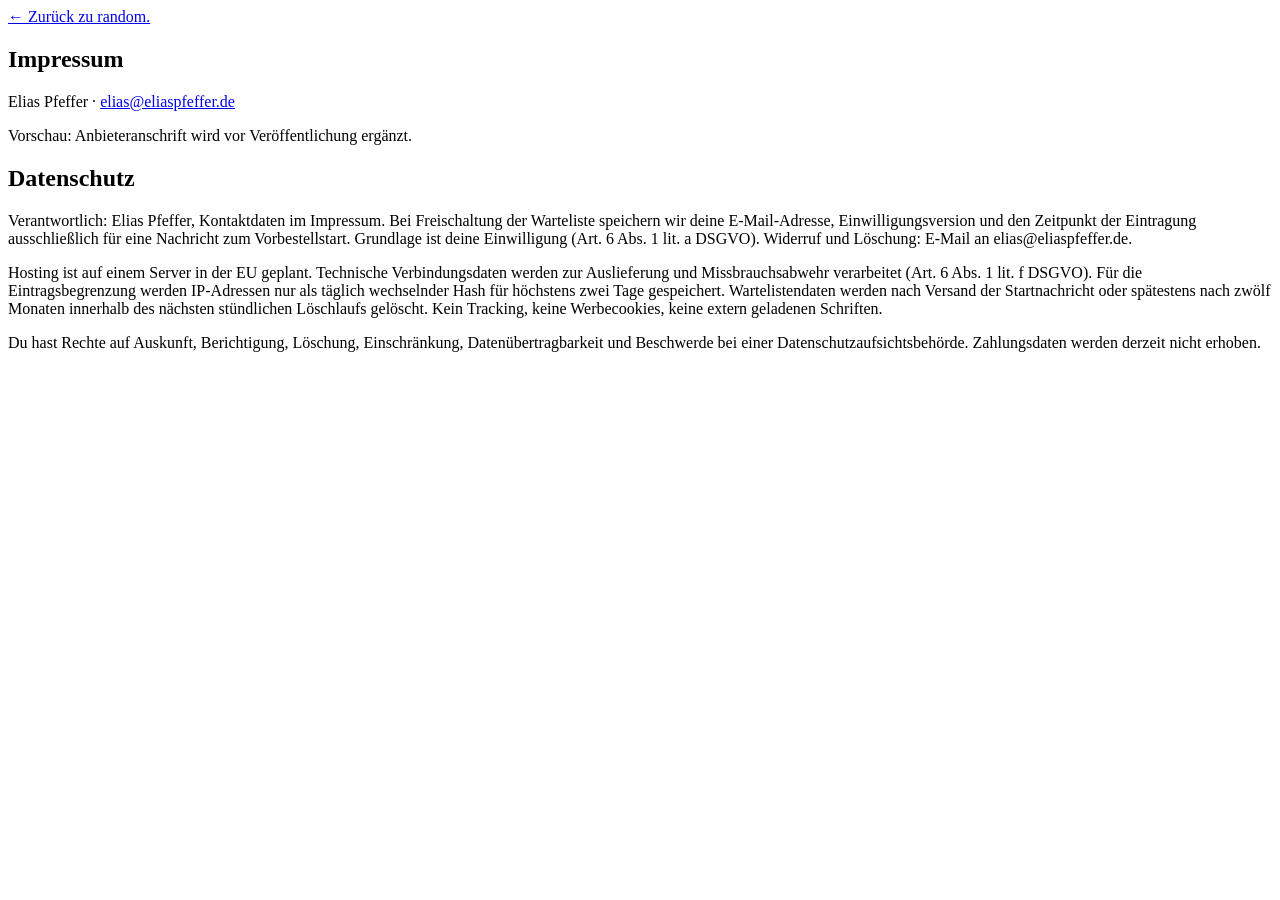
==== public/legal.html @ 1cb9d02c "Update transparent hardware concept and verify preorder launch boundaries" ====
<!doctype html><html lang="de"><head><meta charset="utf-8"><meta name="viewport" content="width=device-width, initial-scale=1"><title>Rechtliches · random.</title><link rel="stylesheet" href="/style.css"></head><body class="legal-page"><a href="/">← Zurück zu random.</a><section class="legal wrap" id="impressum"><h2>Impressum</h2><p>Elias Pfeffer · <a href="mailto:elias@eliaspfeffer.de">elias@eliaspfeffer.de</a></p><p id="business-address">Vorschau: Anbieteranschrift wird vor Veröffentlichung ergänzt.</p></section>
<section class="legal wrap" id="datenschutz"><h2>Datenschutz</h2><p>Verantwortlich: Elias Pfeffer, Kontaktdaten im Impressum. Bei Freischaltung der Warteliste speichern wir deine E-Mail-Adresse, Einwilligungsversion und den Zeitpunkt der Eintragung ausschließlich für eine Nachricht zum Vorbestellstart. Grundlage ist deine Einwilligung (Art. 6 Abs. 1 lit. a DSGVO). Widerruf und Löschung: E-Mail an elias@eliaspfeffer.de.</p><p>Hosting ist auf einem Server in der EU geplant. Technische Verbindungsdaten werden zur Auslieferung und Missbrauchsabwehr verarbeitet (Art. 6 Abs. 1 lit. f DSGVO). Für die Eintragsbegrenzung werden IP-Adressen nur als täglich wechselnder Hash für höchstens zwei Tage gespeichert. Wartelistendaten werden nach Versand der Startnachricht oder spätestens nach zwölf Monaten innerhalb des nächsten stündlichen Löschlaufs gelöscht. Kein Tracking, keine Werbecookies, keine extern geladenen Schriften.</p><p>Du hast Rechte auf Auskunft, Berichtigung, Löschung, Einschränkung, Datenübertragbarkeit und Beschwerde bei einer Datenschutzaufsichtsbehörde. Zahlungsdaten werden derzeit nicht erhoben.</p></section>
</body></html>
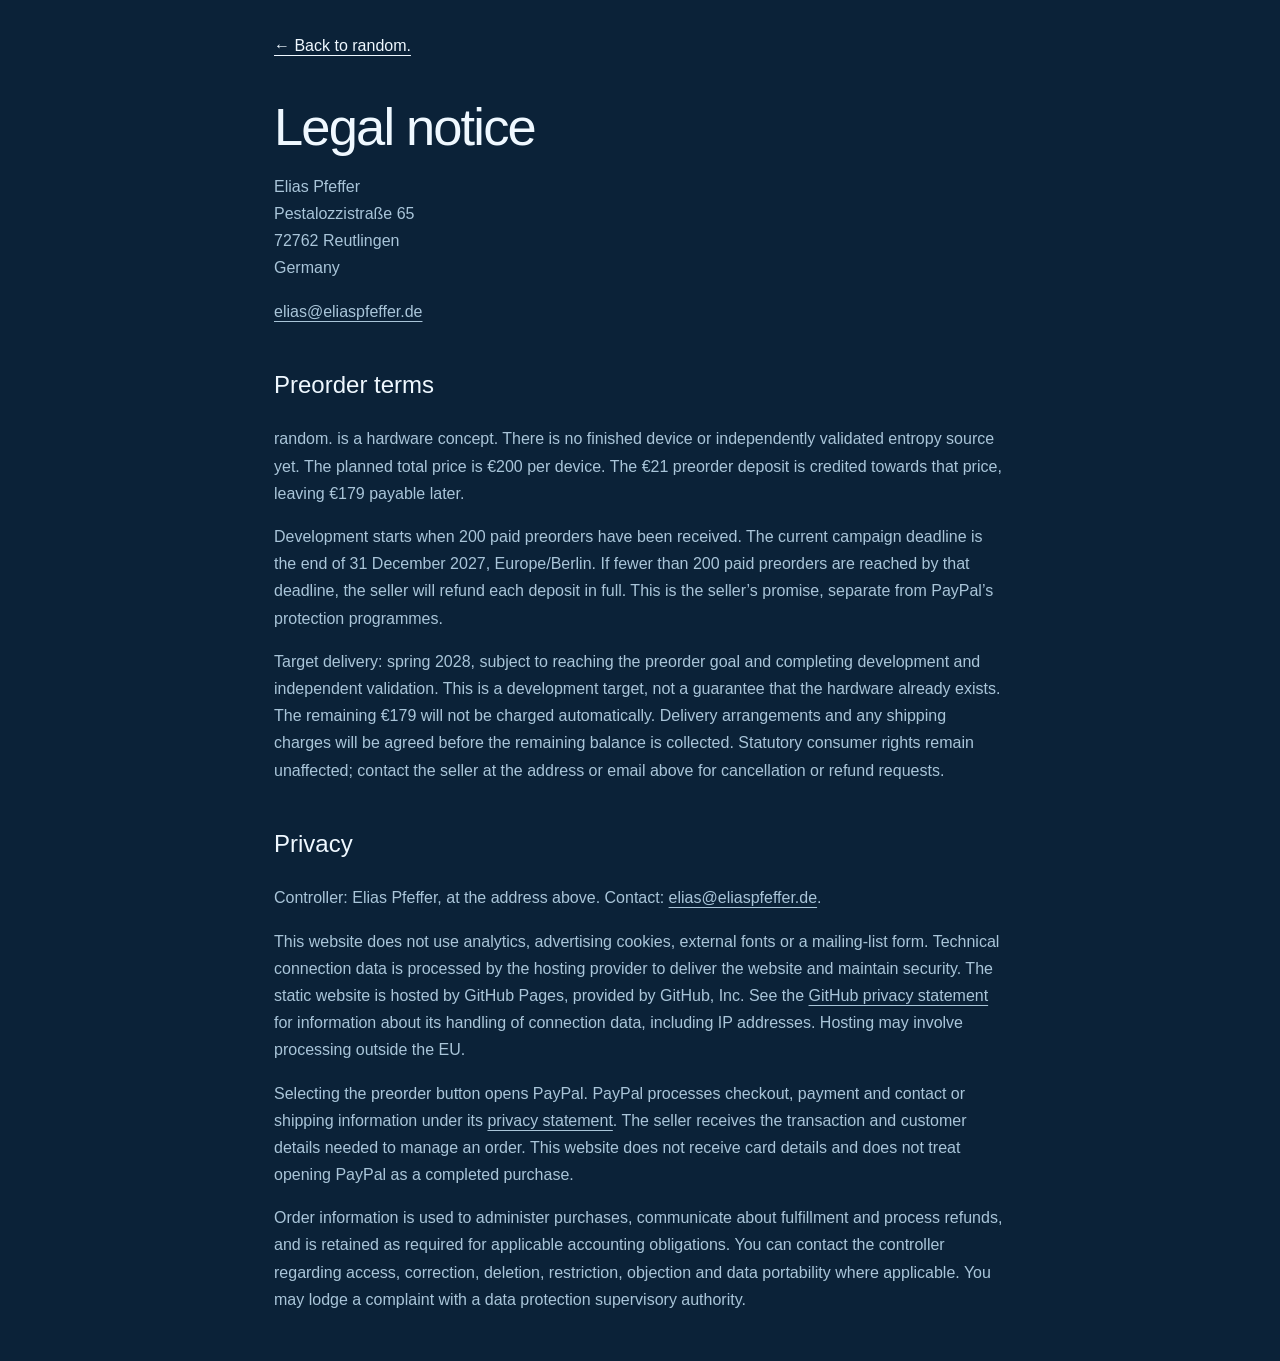
==== commit f6b70386: "Translate site to English and prepare custom-domain Pages deployment" ====
--- a/public/legal.html
+++ b/public/legal.html
@@ -1,3 +1,7 @@
-<!doctype html><html lang="de"><head><meta charset="utf-8"><meta name="viewport" content="width=device-width, initial-scale=1"><title>Rechtliches · random.</title><link rel="stylesheet" href="/style.css"></head><body class="legal-page"><a href="/">← Zurück zu random.</a><section class="legal wrap" id="impressum"><h2>Impressum</h2><p>Elias Pfeffer · <a href="mailto:elias@eliaspfeffer.de">elias@eliaspfeffer.de</a></p><p id="business-address">Vorschau: Anbieteranschrift wird vor Veröffentlichung ergänzt.</p></section>
-<section class="legal wrap" id="datenschutz"><h2>Datenschutz</h2><p>Verantwortlich: Elias Pfeffer, Kontaktdaten im Impressum. Bei Freischaltung der Warteliste speichern wir deine E-Mail-Adresse, Einwilligungsversion und den Zeitpunkt der Eintragung ausschließlich für eine Nachricht zum Vorbestellstart. Grundlage ist deine Einwilligung (Art. 6 Abs. 1 lit. a DSGVO). Widerruf und Löschung: E-Mail an elias@eliaspfeffer.de.</p><p>Hosting ist auf einem Server in der EU geplant. Technische Verbindungsdaten werden zur Auslieferung und Missbrauchsabwehr verarbeitet (Art. 6 Abs. 1 lit. f DSGVO). Für die Eintragsbegrenzung werden IP-Adressen nur als täglich wechselnder Hash für höchstens zwei Tage gespeichert. Wartelistendaten werden nach Versand der Startnachricht oder spätestens nach zwölf Monaten innerhalb des nächsten stündlichen Löschlaufs gelöscht. Kein Tracking, keine Werbecookies, keine extern geladenen Schriften.</p><p>Du hast Rechte auf Auskunft, Berichtigung, Löschung, Einschränkung, Datenübertragbarkeit und Beschwerde bei einer Datenschutzaufsichtsbehörde. Zahlungsdaten werden derzeit nicht erhoben.</p></section>
-</body></html>+<!doctype html>
+<html lang="en"><head><meta charset="utf-8"><meta name="viewport" content="width=device-width, initial-scale=1"><title>Legal notice & privacy · random.</title><link rel="stylesheet" href="./style.css"></head>
+<body class="legal-page"><a href="./">← Back to random.</a>
+<section class="legal" id="legal-notice"><h1>Legal notice</h1><p>Elias Pfeffer<br>Pestalozzistraße 65<br>72762 Reutlingen<br>Germany</p><p><a href="mailto:elias@eliaspfeffer.de">elias@eliaspfeffer.de</a></p></section>
+<section class="legal" id="preorders"><h2>Preorder terms</h2><p>random. is a hardware concept. There is no finished device or independently validated entropy source yet. The planned total price is €200 per device. The €21 preorder deposit is credited towards that price, leaving €179 payable later.</p><p>Development starts when 200 paid preorders have been received. The current campaign deadline is the end of 31 December 2027, Europe/Berlin. If fewer than 200 paid preorders are reached by that deadline, the seller will refund each deposit in full. This is the seller’s promise, separate from PayPal’s protection programmes.</p><p>Target delivery: spring 2028, subject to reaching the preorder goal and completing development and independent validation. This is a development target, not a guarantee that the hardware already exists. The remaining €179 will not be charged automatically. Delivery arrangements and any shipping charges will be agreed before the remaining balance is collected. Statutory consumer rights remain unaffected; contact the seller at the address or email above for cancellation or refund requests.</p></section>
+<section class="legal" id="privacy"><h2>Privacy</h2><p>Controller: Elias Pfeffer, at the address above. Contact: <a href="mailto:elias@eliaspfeffer.de">elias@eliaspfeffer.de</a>.</p><p>This website does not use analytics, advertising cookies, external fonts or a mailing-list form. Technical connection data is processed by the hosting provider to deliver the website and maintain security. The static website is hosted by GitHub Pages, provided by GitHub, Inc. See the <a href="https://docs.github.com/en/site-policy/privacy-policies/github-general-privacy-statement">GitHub privacy statement</a> for information about its handling of connection data, including IP addresses. Hosting may involve processing outside the EU.</p><p>Selecting the preorder button opens PayPal. PayPal processes checkout, payment and contact or shipping information under its <a href="https://www.paypal.com/de/legalhub/paypal/privacy-full">privacy statement</a>. The seller receives the transaction and customer details needed to manage an order. This website does not receive card details and does not treat opening PayPal as a completed purchase.</p><p>Order information is used to administer purchases, communicate about fulfillment and process refunds, and is retained as required for applicable accounting obligations. You can contact the controller regarding access, correction, deletion, restriction, objection and data portability where applicable. You may lodge a complaint with a data protection supervisory authority.</p></section>
+</body></html>
--- a/public/style.css
+++ b/public/style.css
@@ -0,0 +1,7 @@
+:root{color-scheme:dark;--paper:#0b2238;--ink:#eff8ff;--muted:#a9c5d9;--line:#385368;--accent:#b9e1f7;font-family:-apple-system,BlinkMacSystemFont,"Segoe UI",sans-serif;color:var(--ink);background:var(--paper);font-synthesis:none}*{box-sizing:border-box}body{margin:0}a{color:inherit;text-underline-offset:4px}a:hover{color:var(--accent)}button,a{-webkit-tap-highlight-color:transparent}button{font:inherit}::selection{background:var(--accent);color:var(--paper)}:focus-visible{outline:2px solid var(--accent);outline-offset:5px}.sheet{min-height:100svh;max-width:1680px;margin:auto;padding:0 4.5vw;display:flex;flex-direction:column;background-image:linear-gradient(#8fb9d109 1px,transparent 1px),linear-gradient(90deg,#8fb9d109 1px,transparent 1px);background-size:32px 32px}header{display:flex;justify-content:space-between;align-items:center;min-height:76px;border-bottom:1px solid var(--line)}.wordmark{font-size:29px;font-weight:650;letter-spacing:-.03em;text-decoration:none}.drawing-label{font-size:12px;letter-spacing:.12em;color:var(--muted)}main{flex:1;display:grid;grid-template-columns:1fr 1.22fr;align-items:center;gap:20px;padding:26px 0}.copy{max-width:550px}h1{font-size:clamp(38px,4.1vw,64px);line-height:1.06;letter-spacing:-.035em;font-weight:530;margin:0 0 18px;text-wrap:balance}.lead{font-size:18px;line-height:1.5;margin:0 0 14px}.specs{font-size:13px;line-height:1.65;color:var(--muted);margin:0 0 23px}.price{font-size:32px;font-weight:550;letter-spacing:-.025em;margin:0 0 12px}.price span{font-size:13px;font-weight:400;letter-spacing:0;margin-left:9px;color:var(--muted)}#preorder{display:flex;gap:26px;align-items:center;justify-content:space-between;width:min(100%,370px);background:var(--accent);color:#092238;border:0;border-radius:4px;min-height:48px;padding:12px 18px;font-size:15px;font-weight:600;cursor:pointer;transition:background .15s}#preorder:hover{background:#def2ff}#preorder:active{transform:scale(.985)}#preorder:disabled{opacity:.65;cursor:default}.paypal{font-style:italic;font-size:18px;letter-spacing:-.03em}.deposit,#checkout-status{font-size:12px;color:var(--muted);line-height:1.5;margin:8px 0 0}#checkout-status{min-height:17px}.campaign{margin-top:22px}.target{font-size:13px;margin:0 0 11px}.countdown{display:flex;align-items:flex-start;gap:18px}.countdown div{display:flex;flex-direction:column}.countdown strong{font-family:ui-monospace,SFMono-Regular,Consolas,monospace;font-size:30px;font-weight:400;font-variant-numeric:tabular-nums;line-height:1.15;min-width:2ch}.countdown span:not(.colon){font-size:12px;color:var(--muted);margin-top:5px}.colon{font-size:22px;color:var(--muted)}.refund{font-size:12px;line-height:1.5;max-width:340px;margin:13px 0 0;color:var(--muted)}figure{margin:0;min-width:0}figure img{display:block;width:100%;height:auto;object-fit:contain;max-height:66svh;mix-blend-mode:lighten}figcaption{text-align:center;font-size:12px;color:var(--muted);line-height:1.5;margin-top:8px}footer{min-height:84px;border-top:1px solid var(--line);display:flex;align-items:center;justify-content:space-between;gap:20px;font-size:12px;color:var(--muted)}.origin{display:flex;gap:12px;align-items:center}.origin div{display:flex;flex-direction:column;gap:4px}.origin strong{font-size:12px;color:var(--ink);font-weight:500}.origin strong span{font-size:12px;color:var(--muted)}.flag{width:22px;display:flex;flex-direction:column;outline:1px solid #a9c5d940}.flag i{height:5px;background:#141414}.flag i:nth-child(2){background:#be3543}.flag i:last-child{background:#e2b74e}.validation{line-height:1.6;margin:0}nav{display:flex;gap:16px}nav a{padding:12px 0}.skip{position:fixed;top:-100px;left:12px;background:var(--ink);color:var(--paper);padding:12px;z-index:3}.skip:focus{top:12px}.legal-page{max-width:780px;margin:auto;padding:32px 24px;line-height:1.7}.legal{margin-top:40px}.legal h2{font-weight:500}.legal p{color:var(--muted)}#business-address{white-space:pre-line}@media(min-width:761px) and (max-height:760px){header{min-height:56px}main{padding:16px 0}h1{font-size:44px;margin-bottom:12px}.lead{font-size:16px;margin-bottom:10px}.specs{margin-bottom:13px}.campaign{margin-top:14px}footer{min-height:66px}}@media(max-width:760px){.sheet{padding:0 22px}header{min-height:48px}.wordmark{font-size:24px}.drawing-label{font-size:12px}main{grid-template-columns:1fr;gap:8px;padding:14px 0}.copy{display:contents}h1{font-size:34px;margin:0}.lead{font-size:14px;line-height:1.4;margin:0}.specs{font-size:12px;line-height:1.5;margin:0}figure{grid-row:4;margin:0;justify-self:center;width:100%;max-width:400px}figure img{height:clamp(110px,23svh,220px)}figcaption{font-size:12px;margin:2px 0 0}.purchase{grid-row:5}.price{font-size:24px;line-height:1.2;margin:0 0 7px}.price span{font-size:12px}#preorder{width:100%;min-height:44px;font-size:14px}.deposit,#checkout-status{font-size:12px;margin-top:4px;min-height:0}.campaign{grid-row:6;margin:0}.target{font-size:12px;margin-bottom:5px}.countdown{gap:12px}.countdown strong{font-size:23px}.countdown span:not(.colon){font-size:12px;margin-top:2px}.refund{font-size:12px;margin:7px 0 0;max-width:none}footer{flex-wrap:wrap;gap:8px;padding:12px 0;min-height:0}.origin strong{font-size:12px}.origin{gap:9px}.origin div>span{font-size:12px}.validation{font-size:12px}nav{gap:18px}nav a{padding:5px 0;font-size:12px}}@media(max-width:360px){.sheet{padding:0 16px}h1{font-size:30px}main{gap:7px;padding:10px 0}figure img{height:110px}footer{padding:8px 0}.validation br{display:none}.validation{max-width:260px}}@media(prefers-reduced-motion:reduce){*{transition:none!important}#preorder:active{transform:none}}
+@media(min-width:761px) and (max-height:640px){header{min-height:42px}.wordmark{font-size:24px}main{padding:12px 0}h1{font-size:36px;margin-bottom:10px}.lead{font-size:14px;line-height:1.4;margin-bottom:8px}.specs{font-size:12px;line-height:1.5;margin-bottom:10px}.price{font-size:26px;margin-bottom:8px}#preorder{min-height:44px;padding:10px 16px}.deposit,#checkout-status{font-size:12px;margin-top:5px}.campaign{margin-top:12px}.target{font-size:12px;margin-bottom:6px}.countdown strong{font-size:25px}.countdown span:not(.colon){margin-top:2px}.refund{font-size:12px;margin-top:8px;max-width:370px}footer{min-height:54px}}
+
+.skip:hover{color:var(--paper)}
+@media(max-width:760px){.drawing-label{font-size:12px;letter-spacing:.04em}.specs,.refund{font-size:12px}.validation{font-size:12px}.validation br{display:initial}.validation br:after{content:" "}.sheet{min-height:100svh}main{gap:6px}footer{gap:6px}.deposit,#checkout-status{line-height:1.3}figcaption{font-size:12px}}
+@media(max-width:360px){h1{font-size:25px;line-height:1.08}}
+@media(max-width:360px){figure img{height:98px}}
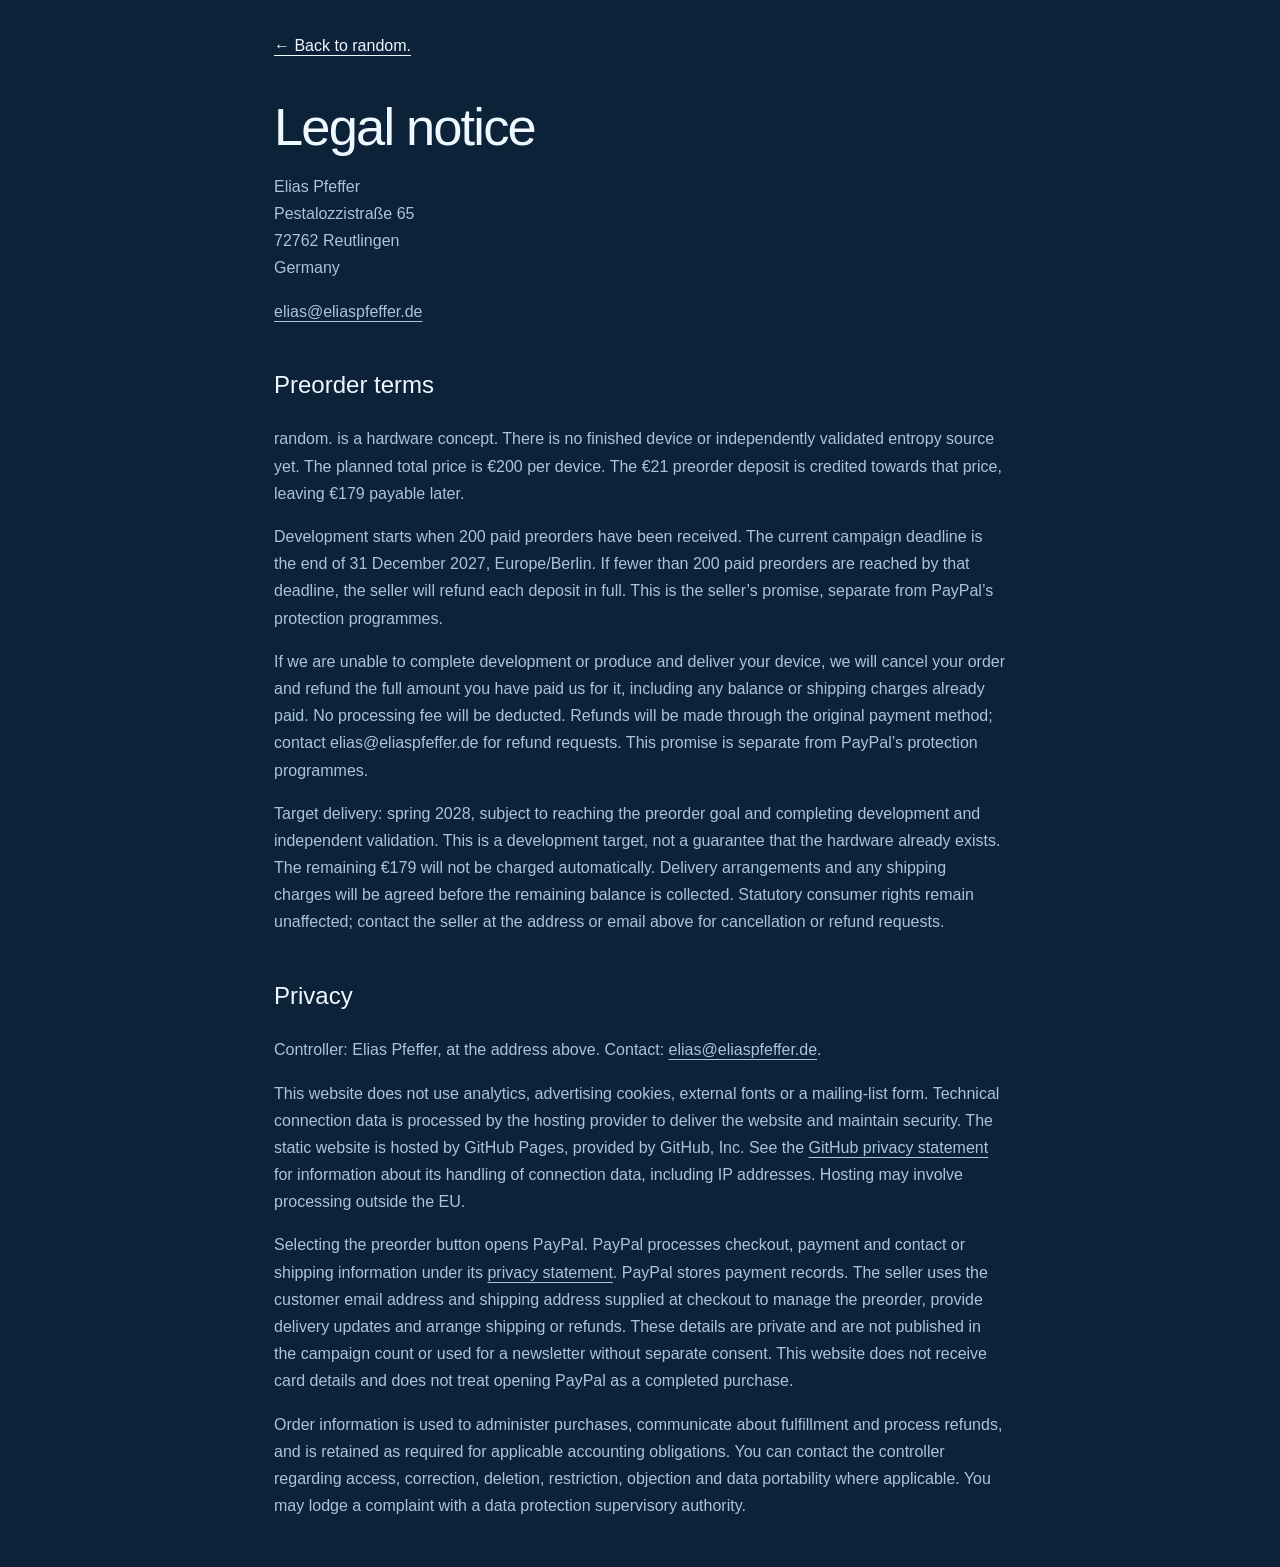
==== commit 52d4725f: "Show verified preorder progress and full refund terms" ====
--- a/public/legal.html
+++ b/public/legal.html
@@ -1,7 +1,7 @@
 <!doctype html>
-<html lang="en"><head><meta charset="utf-8"><meta name="viewport" content="width=device-width, initial-scale=1"><title>Legal notice & privacy · random.</title><link rel="stylesheet" href="./style.css"></head>
+<html lang="en"><head><meta charset="utf-8"><meta name="viewport" content="width=device-width, initial-scale=1"><title>Legal notice & privacy · random.</title><link rel="stylesheet" href="./style.css?v=en5"></head>
 <body class="legal-page"><a href="./">← Back to random.</a>
 <section class="legal" id="legal-notice"><h1>Legal notice</h1><p>Elias Pfeffer<br>Pestalozzistraße 65<br>72762 Reutlingen<br>Germany</p><p><a href="mailto:elias@eliaspfeffer.de">elias@eliaspfeffer.de</a></p></section>
-<section class="legal" id="preorders"><h2>Preorder terms</h2><p>random. is a hardware concept. There is no finished device or independently validated entropy source yet. The planned total price is €200 per device. The €21 preorder deposit is credited towards that price, leaving €179 payable later.</p><p>Development starts when 200 paid preorders have been received. The current campaign deadline is the end of 31 December 2027, Europe/Berlin. If fewer than 200 paid preorders are reached by that deadline, the seller will refund each deposit in full. This is the seller’s promise, separate from PayPal’s protection programmes.</p><p>Target delivery: spring 2028, subject to reaching the preorder goal and completing development and independent validation. This is a development target, not a guarantee that the hardware already exists. The remaining €179 will not be charged automatically. Delivery arrangements and any shipping charges will be agreed before the remaining balance is collected. Statutory consumer rights remain unaffected; contact the seller at the address or email above for cancellation or refund requests.</p></section>
-<section class="legal" id="privacy"><h2>Privacy</h2><p>Controller: Elias Pfeffer, at the address above. Contact: <a href="mailto:elias@eliaspfeffer.de">elias@eliaspfeffer.de</a>.</p><p>This website does not use analytics, advertising cookies, external fonts or a mailing-list form. Technical connection data is processed by the hosting provider to deliver the website and maintain security. The static website is hosted by GitHub Pages, provided by GitHub, Inc. See the <a href="https://docs.github.com/en/site-policy/privacy-policies/github-general-privacy-statement">GitHub privacy statement</a> for information about its handling of connection data, including IP addresses. Hosting may involve processing outside the EU.</p><p>Selecting the preorder button opens PayPal. PayPal processes checkout, payment and contact or shipping information under its <a href="https://www.paypal.com/de/legalhub/paypal/privacy-full">privacy statement</a>. The seller receives the transaction and customer details needed to manage an order. This website does not receive card details and does not treat opening PayPal as a completed purchase.</p><p>Order information is used to administer purchases, communicate about fulfillment and process refunds, and is retained as required for applicable accounting obligations. You can contact the controller regarding access, correction, deletion, restriction, objection and data portability where applicable. You may lodge a complaint with a data protection supervisory authority.</p></section>
+<section class="legal" id="preorders"><h2>Preorder terms</h2><p>random. is a hardware concept. There is no finished device or independently validated entropy source yet. The planned total price is €200 per device. The €21 preorder deposit is credited towards that price, leaving €179 payable later.</p><p>Development starts when 200 paid preorders have been received. The current campaign deadline is the end of 31 December 2027, Europe/Berlin. If fewer than 200 paid preorders are reached by that deadline, the seller will refund each deposit in full. This is the seller’s promise, separate from PayPal’s protection programmes.</p><p>If we are unable to complete development or produce and deliver your device, we will cancel your order and refund the full amount you have paid us for it, including any balance or shipping charges already paid. No processing fee will be deducted. Refunds will be made through the original payment method; contact elias@eliaspfeffer.de for refund requests. This promise is separate from PayPal’s protection programmes.</p><p>Target delivery: spring 2028, subject to reaching the preorder goal and completing development and independent validation. This is a development target, not a guarantee that the hardware already exists. The remaining €179 will not be charged automatically. Delivery arrangements and any shipping charges will be agreed before the remaining balance is collected. Statutory consumer rights remain unaffected; contact the seller at the address or email above for cancellation or refund requests.</p></section>
+<section class="legal" id="privacy"><h2>Privacy</h2><p>Controller: Elias Pfeffer, at the address above. Contact: <a href="mailto:elias@eliaspfeffer.de">elias@eliaspfeffer.de</a>.</p><p>This website does not use analytics, advertising cookies, external fonts or a mailing-list form. Technical connection data is processed by the hosting provider to deliver the website and maintain security. The static website is hosted by GitHub Pages, provided by GitHub, Inc. See the <a href="https://docs.github.com/en/site-policy/privacy-policies/github-general-privacy-statement">GitHub privacy statement</a> for information about its handling of connection data, including IP addresses. Hosting may involve processing outside the EU.</p><p>Selecting the preorder button opens PayPal. PayPal processes checkout, payment and contact or shipping information under its <a href="https://www.paypal.com/de/legalhub/paypal/privacy-full">privacy statement</a>. PayPal stores payment records. The seller uses the customer email address and shipping address supplied at checkout to manage the preorder, provide delivery updates and arrange shipping or refunds. These details are private and are not published in the campaign count or used for a newsletter without separate consent. This website does not receive card details and does not treat opening PayPal as a completed purchase.</p><p>Order information is used to administer purchases, communicate about fulfillment and process refunds, and is retained as required for applicable accounting obligations. You can contact the controller regarding access, correction, deletion, restriction, objection and data portability where applicable. You may lodge a complaint with a data protection supervisory authority.</p></section>
 </body></html>
--- a/public/style.css
+++ b/public/style.css
@@ -5,3 +5,10 @@
 @media(max-width:760px){.drawing-label{font-size:12px;letter-spacing:.04em}.specs,.refund{font-size:12px}.validation{font-size:12px}.validation br{display:initial}.validation br:after{content:" "}.sheet{min-height:100svh}main{gap:6px}footer{gap:6px}.deposit,#checkout-status{line-height:1.3}figcaption{font-size:12px}}
 @media(max-width:360px){h1{font-size:25px;line-height:1.08}}
 @media(max-width:360px){figure img{height:98px}}
+@media(max-width:360px){figure img{height:84px}}
+
+.campaign .target{display:flex;justify-content:space-between;align-items:baseline;gap:8px;margin-bottom:4px}.target strong{font-weight:500}.target>span,.verified,.deadline{font-size:12px;color:var(--muted)}.verified{margin:4px 0 8px}.deadline{margin:0 0 4px}.campaign progress{display:block;width:100%;height:4px;appearance:none;border:0;border-radius:0;background:var(--rule,#385368);color:var(--ink,#eff8ff)}.campaign progress::-webkit-progress-bar{background:#385368}.campaign progress::-webkit-progress-value{background:#b9e1f7}.campaign progress::-moz-progress-bar{background:#b9e1f7}.refund a{color:inherit;text-underline-offset:3px}
+
+#checkout-status:empty{display:none}
+@media(min-width:761px) and (max-height:640px){h1{font-size:34px}.campaign{margin-top:8px}.refund{margin-top:6px}.verified{margin-bottom:5px}}
+@media(max-width:360px){.refund{margin-top:5px}.verified{margin-bottom:4px}main{gap:5px}.origin div{gap:2px}}
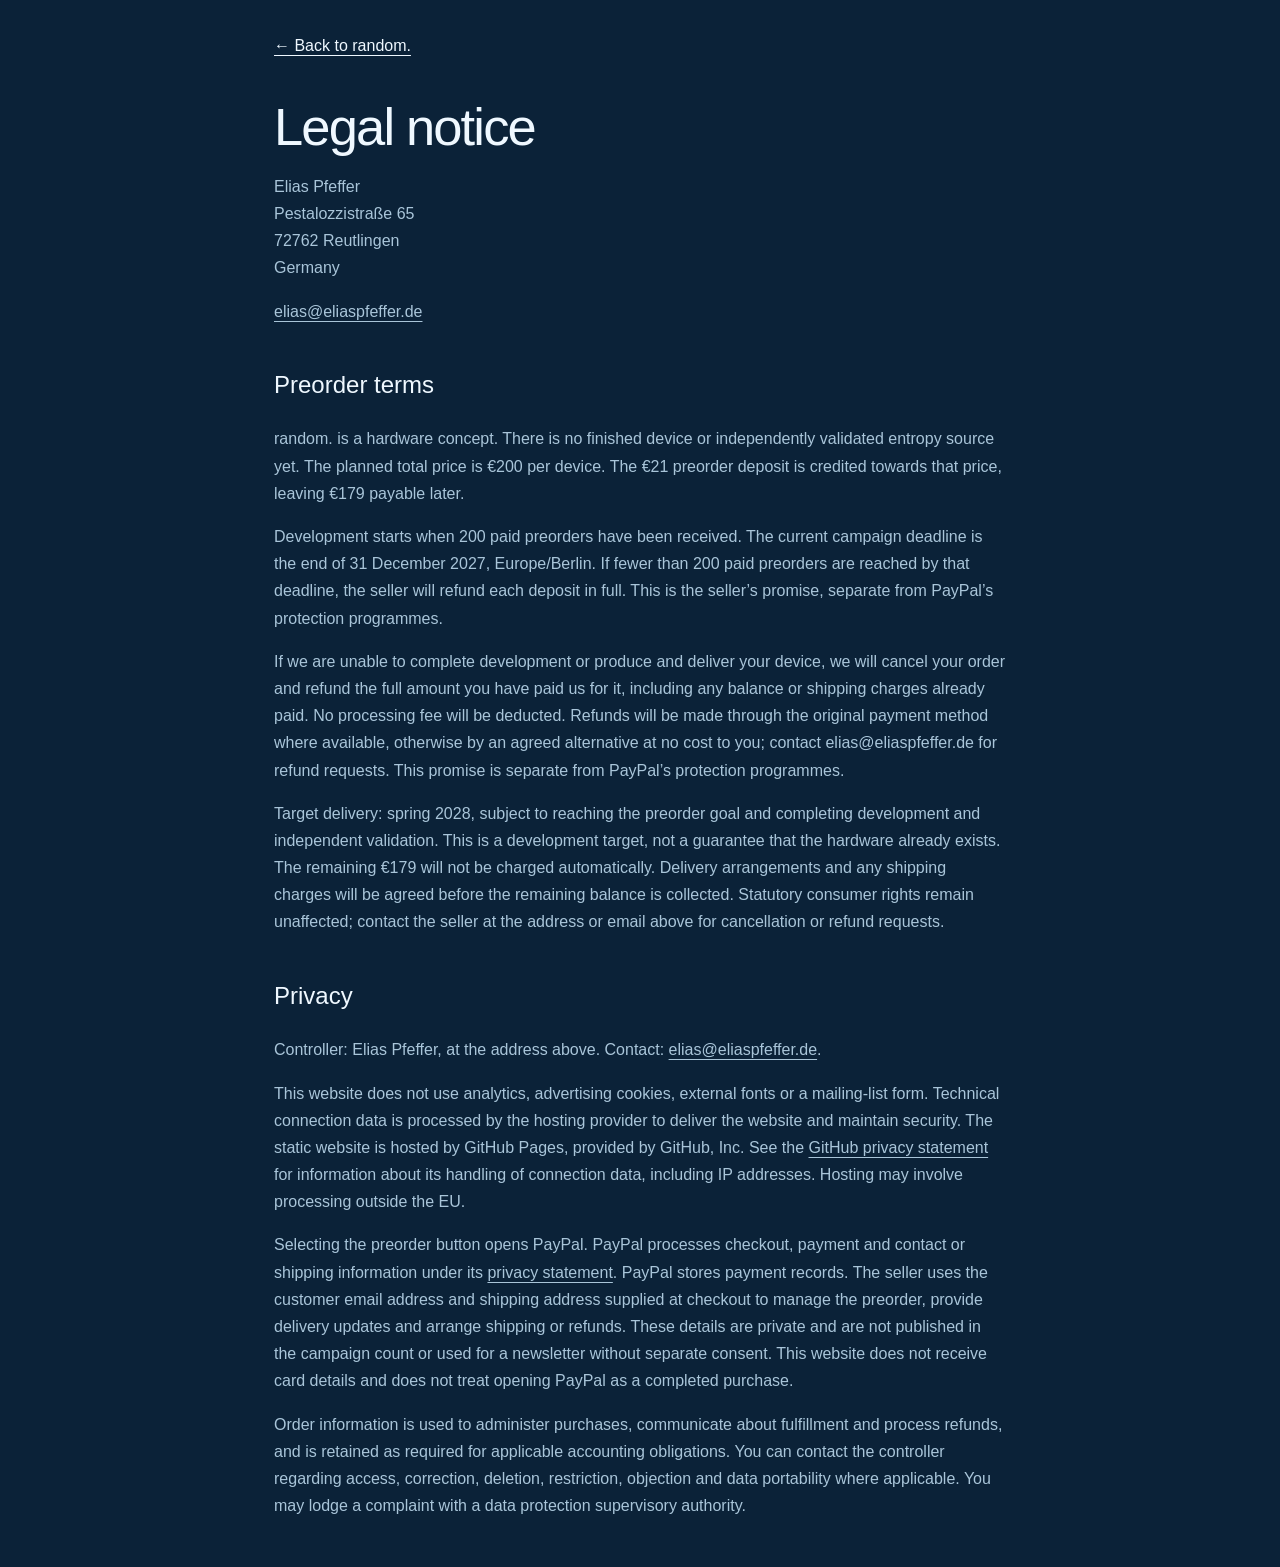
==== commit 51f832ac: "Clarify refund method beyond PayPal refund window" ====
--- a/public/legal.html
+++ b/public/legal.html
@@ -2,6 +2,6 @@
 <html lang="en"><head><meta charset="utf-8"><meta name="viewport" content="width=device-width, initial-scale=1"><title>Legal notice & privacy · random.</title><link rel="stylesheet" href="./style.css?v=en5"></head>
 <body class="legal-page"><a href="./">← Back to random.</a>
 <section class="legal" id="legal-notice"><h1>Legal notice</h1><p>Elias Pfeffer<br>Pestalozzistraße 65<br>72762 Reutlingen<br>Germany</p><p><a href="mailto:elias@eliaspfeffer.de">elias@eliaspfeffer.de</a></p></section>
-<section class="legal" id="preorders"><h2>Preorder terms</h2><p>random. is a hardware concept. There is no finished device or independently validated entropy source yet. The planned total price is €200 per device. The €21 preorder deposit is credited towards that price, leaving €179 payable later.</p><p>Development starts when 200 paid preorders have been received. The current campaign deadline is the end of 31 December 2027, Europe/Berlin. If fewer than 200 paid preorders are reached by that deadline, the seller will refund each deposit in full. This is the seller’s promise, separate from PayPal’s protection programmes.</p><p>If we are unable to complete development or produce and deliver your device, we will cancel your order and refund the full amount you have paid us for it, including any balance or shipping charges already paid. No processing fee will be deducted. Refunds will be made through the original payment method; contact elias@eliaspfeffer.de for refund requests. This promise is separate from PayPal’s protection programmes.</p><p>Target delivery: spring 2028, subject to reaching the preorder goal and completing development and independent validation. This is a development target, not a guarantee that the hardware already exists. The remaining €179 will not be charged automatically. Delivery arrangements and any shipping charges will be agreed before the remaining balance is collected. Statutory consumer rights remain unaffected; contact the seller at the address or email above for cancellation or refund requests.</p></section>
+<section class="legal" id="preorders"><h2>Preorder terms</h2><p>random. is a hardware concept. There is no finished device or independently validated entropy source yet. The planned total price is €200 per device. The €21 preorder deposit is credited towards that price, leaving €179 payable later.</p><p>Development starts when 200 paid preorders have been received. The current campaign deadline is the end of 31 December 2027, Europe/Berlin. If fewer than 200 paid preorders are reached by that deadline, the seller will refund each deposit in full. This is the seller’s promise, separate from PayPal’s protection programmes.</p><p>If we are unable to complete development or produce and deliver your device, we will cancel your order and refund the full amount you have paid us for it, including any balance or shipping charges already paid. No processing fee will be deducted. Refunds will be made through the original payment method where available, otherwise by an agreed alternative at no cost to you; contact elias@eliaspfeffer.de for refund requests. This promise is separate from PayPal’s protection programmes.</p><p>Target delivery: spring 2028, subject to reaching the preorder goal and completing development and independent validation. This is a development target, not a guarantee that the hardware already exists. The remaining €179 will not be charged automatically. Delivery arrangements and any shipping charges will be agreed before the remaining balance is collected. Statutory consumer rights remain unaffected; contact the seller at the address or email above for cancellation or refund requests.</p></section>
 <section class="legal" id="privacy"><h2>Privacy</h2><p>Controller: Elias Pfeffer, at the address above. Contact: <a href="mailto:elias@eliaspfeffer.de">elias@eliaspfeffer.de</a>.</p><p>This website does not use analytics, advertising cookies, external fonts or a mailing-list form. Technical connection data is processed by the hosting provider to deliver the website and maintain security. The static website is hosted by GitHub Pages, provided by GitHub, Inc. See the <a href="https://docs.github.com/en/site-policy/privacy-policies/github-general-privacy-statement">GitHub privacy statement</a> for information about its handling of connection data, including IP addresses. Hosting may involve processing outside the EU.</p><p>Selecting the preorder button opens PayPal. PayPal processes checkout, payment and contact or shipping information under its <a href="https://www.paypal.com/de/legalhub/paypal/privacy-full">privacy statement</a>. PayPal stores payment records. The seller uses the customer email address and shipping address supplied at checkout to manage the preorder, provide delivery updates and arrange shipping or refunds. These details are private and are not published in the campaign count or used for a newsletter without separate consent. This website does not receive card details and does not treat opening PayPal as a completed purchase.</p><p>Order information is used to administer purchases, communicate about fulfillment and process refunds, and is retained as required for applicable accounting obligations. You can contact the controller regarding access, correction, deletion, restriction, objection and data portability where applicable. You may lodge a complaint with a data protection supervisory authority.</p></section>
 </body></html>
